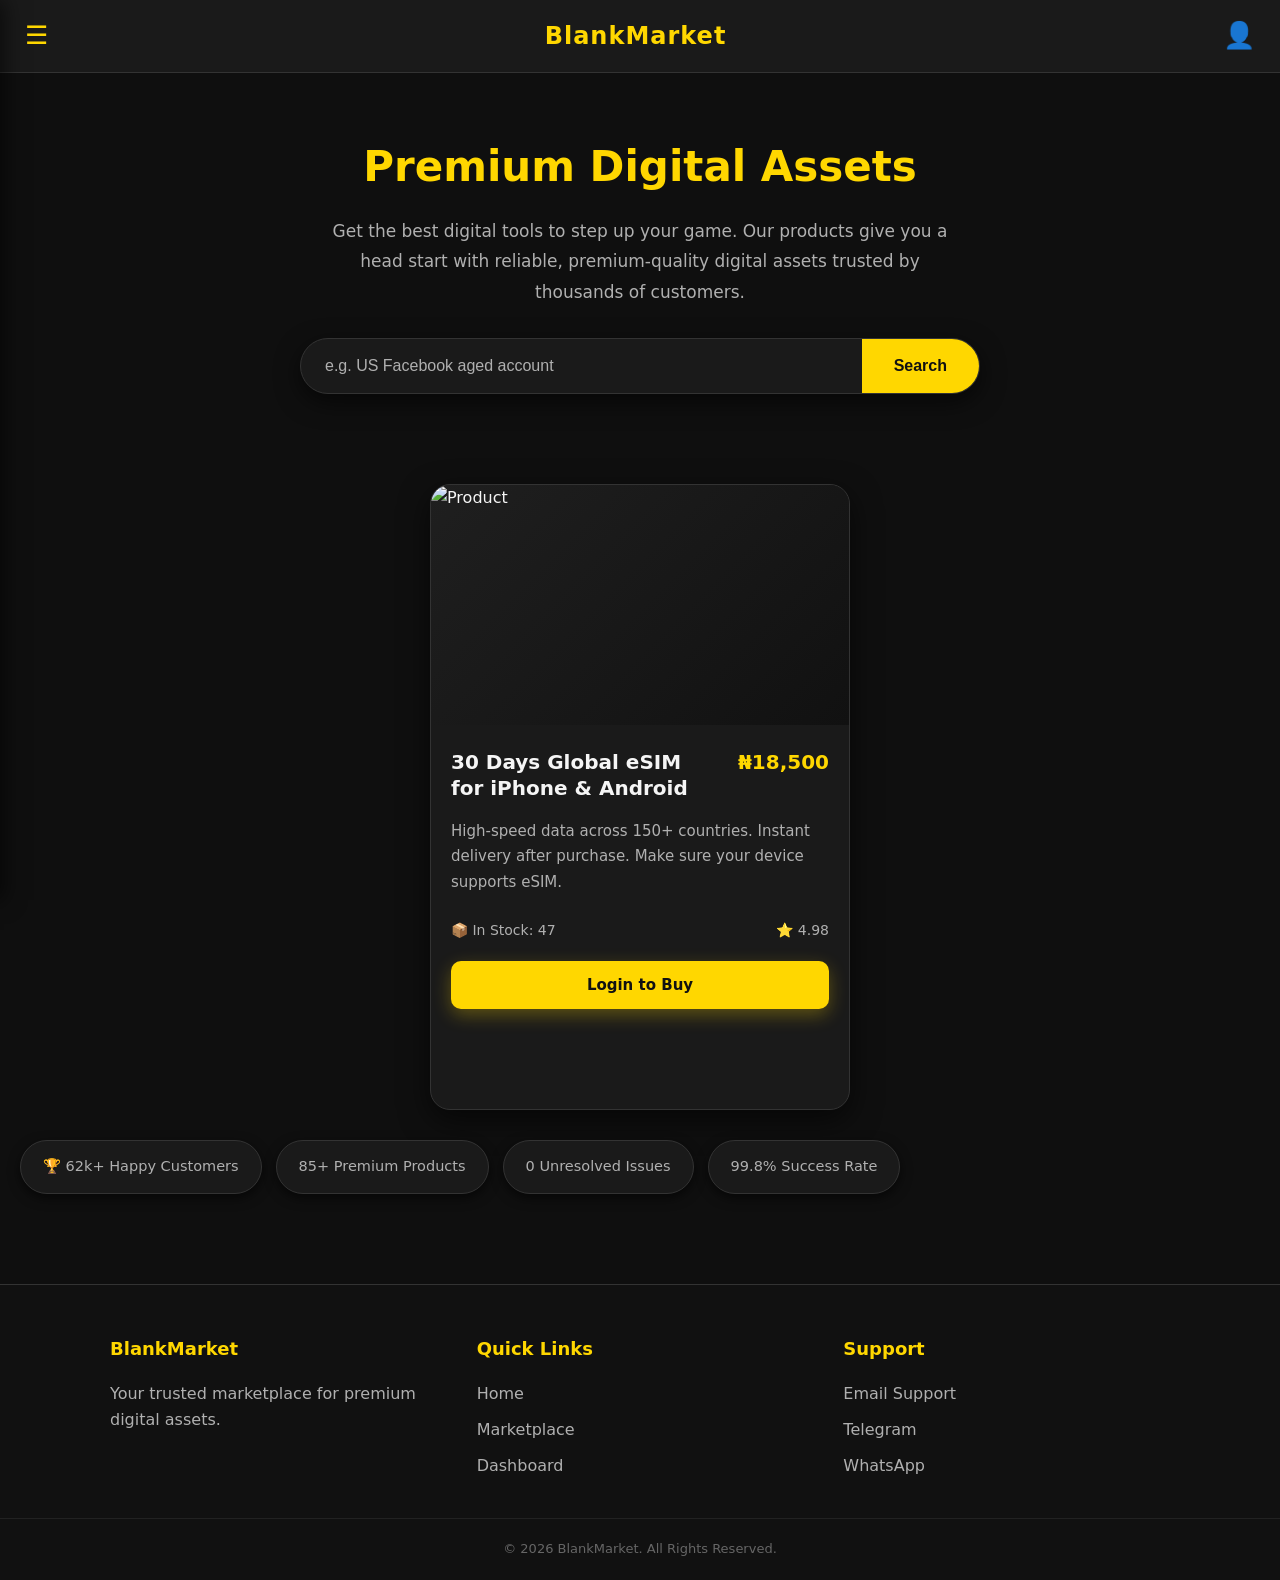
==== index.html @ e7f59e88 "Add files via upload" ====
<!DOCTYPE html>
<html lang="en">
<head>
    <meta charset="UTF-8">
    <meta name="viewport" content="width=device-width, initial-scale=1.0">
    <title>BlankMarket • Premium Digital Assets</title>
    <link rel="stylesheet" href="style.css">
    <script src="js/main.js"></script>
</head>
<body>

    <!-- HEADER -->
    <header class="main-header">
        <button id="menu-btn">☰</button>
        <div class="logo">BlankMarket</div>
        <a href="login.html" class="login-icon">👤</a>
    </header>

    <!-- NAVIGATION DRAWER -->
    <nav id="nav-drawer">
        <ul>
            <li>
                <button class="accordion">Overview ▾</button>
                <ul class="submenu">
                    <li><a href="dashboard.html">Dashboard</a></li>
                    <li><a href="orders.html">Orders</a></li>
                    <li><a href="Transaction-history.html">Transaction History</a></li>
                    <li><a href="profile-setup.html">Profile Settings</a></li>
                </ul>
            </li>

            <li>
                <button class="accordion">Our Products ▾</button>
                <ul class="submenu">
                    <li><a href="marketplace.html">Social Media Accounts</a></li>
                    <li><a href="marketplace.html">Proxies</a></li>
                    <li><a href="marketplace.html">Texting Numbers</a></li>
                    <li><a href="marketplace.html">eSIM</a></li>
                    <li><a href="marketplace.html">Tutorials</a></li>
                </ul>
            </li>
        </ul>
    </nav>

    <div id="overlay"></div>

    <!-- MAIN -->
    <main>

        <!-- HERO -->
        <section class="hero">
            <h1>Premium Digital Assets</h1>
            <p>
                Get the best digital tools to step up your game. Our products
                give you a head start with reliable, premium-quality digital
                assets trusted by thousands of customers.
            </p>

            <!-- SEARCH -->
            <div class="search-box">
                <input type="text" id="search-input" placeholder="e.g. US Facebook aged account">
                <button onclick="performSearch()">Search</button>
            </div>
        </section>

        <!-- PRODUCTS -->
        <section class="products">
            <div class="product-card">
                <div class="productone">
                    <img src="icon/proxy.png" alt="Product">
                </div>
                <div class="content">
                    <div class="title-price">
                        <h4>30 Days Global eSIM<br>for iPhone &amp; Android</h4>
                        <h4 class="price">₦18,500</h4>
                    </div>
                    <p>
                        High-speed data across 150+ countries. Instant delivery after purchase. 
                        Make sure your device supports eSIM.
                    </p>
                    <div class="bottom">
                        <span>📦 In Stock: 47</span>
                        <span>⭐ 4.98</span>
                    </div>
                    <a href="login.html" class="buy-btn">Login to Buy</a>
                </div>
            </div>
        </section>

        <!-- STATS -->
        <section class="carousel">
            <p>🏆 62k+ Happy Customers</p>
            <p>85+ Premium Products</p>
            <p>0 Unresolved Issues</p>
            <p>99.8% Success Rate</p>
        </section>

    </main>

    <!-- FOOTER -->
    <footer class="footer">
        <div class="footer-container">
            <div>
                <h3>BlankMarket</h3>
                <p>Your trusted marketplace for premium digital assets.</p>
            </div>
            <div>
                <h3>Quick Links</h3>
                <ul>
                    <li><a href="index.html">Home</a></li>
                    <li><a href="marketplace.html">Marketplace</a></li>
                    <li><a href="dashboard.html">Dashboard</a></li>
                </ul>
            </div>
            <div>
                <h3>Support</h3>
                <ul>
                    <li><a href="#">Email Support</a></li>
                    <li><a href="#">Telegram</a></li>
                    <li><a href="#">WhatsApp</a></li>
                </ul>
            </div>
        </div>
        <p class="copyright">© 2026 BlankMarket. All Rights Reserved.</p>
    </footer>

    <script>
        // Search functionality
        function performSearch() {
            const input = document.getElementById('search-input');
            if (!input) return;
            
            const query = input.value.trim();
            if (query.length > 0) {
                window.location.href = `sub-products.html?search=${encodeURIComponent(query)}`;
            } else {
                window.location.href = 'marketplace.html';
            }
        }

        document.addEventListener('DOMContentLoaded', () => {
            const searchInput = document.getElementById('search-input');
            if (searchInput) {
                searchInput.addEventListener('keypress', function(e) {
                    if (e.key === 'Enter') {
                        performSearch();
                    }
                });
            }
        });
    </script>
</body>
</html>
---- style.css ----
/* ==========================
   RESET
========================== */

*{
    margin:0;
    padding:0;
    box-sizing:border-box;
}

/* ==========================
   COLOR PALETTE - BLACK & GOLD (from provided image)
========================== */

:root{
    --bg: #0f0f0f;
    --surface: #1a1a1a;
    --surface-alt: #252525;

    --primary: #FFD700;          /* Gold */
    --primary-dark: #DAA520;     /* Darker Gold */
    --primary-light: #FFF8DC;    /* Light Gold */

    --text: #f5f5f5;
    --text-light: #b0b0b0;
    --border: #333333;

    --shadow: rgba(0, 0, 0, 0.6);
    --success: #22c55e;
    --danger: #ef4444;
}

/* ==========================
   BODY
========================== */

body{
    font-family: 'Inter', system-ui, -apple-system, BlinkMacSystemFont, "Segoe UI", Roboto, sans-serif;
    background: var(--bg);
    color: var(--text);
    line-height: 1.6;
}

/* Auth pages centering */
body.auth-page {
    display: flex;
    justify-content: center;
    align-items: center;
    min-height: 100vh;
    padding: 20px;
}

/* ==========================
   HEADER
========================== */

.main-header{
    width:100%;
    background: var(--surface);
    display:flex;
    justify-content:space-between;
    align-items:center;
    padding:15px 25px;
    border-bottom:1px solid var(--border);
    position: sticky;
    top: 0;
    z-index: 100;
}

.main-header button{
    border:none;
    background:none;
    font-size:26px;
    cursor:pointer;
    color: var(--primary);
}

.logo{
    font-size:24px;
    font-weight:700;
    color: var(--primary);
    letter-spacing: 1px;
}

.login-icon{
    text-decoration:none;
    font-size:26px;
    color: var(--primary);
}

/* ==========================
   NAVIGATION DRAWER
========================== */

#nav-drawer{
    position:fixed;
    top:0;
    left:-280px;
    width:280px;
    height:100vh;
    background: var(--surface);
    box-shadow: 4px 0 20px var(--shadow);
    transition: left 0.3s ease;
    z-index: 200;
    padding-top: 70px;
    overflow-y: auto;
    border-right: 1px solid var(--border);
}

#nav-drawer.open{
    left: 0;
}

#nav-drawer ul{
    list-style:none;
}

#nav-drawer li{
    margin: 4px 0;
}

#nav-drawer a{
    text-decoration:none;
    color: var(--text-light);
    display: block;
    padding: 12px 24px;
    font-size: 15px;
}

#nav-drawer a:hover{
    color: var(--primary);
    background: var(--surface-alt);
}

.accordion {
    width: 100%;
    padding: 16px 24px;
    background: none;
    border: none;
    text-align: left;
    font-size: 16px;
    font-weight: 600;
    color: var(--text);
    cursor: pointer;
    border-bottom: 1px solid var(--border);
}

.submenu{
    display:none;
    list-style: none;
    background: var(--surface-alt);
    padding-left: 10px;
}

.submenu li a {
    padding: 12px 32px;
    font-size: 14.5px;
}

/* ==========================
   OVERLAY
========================== */

#overlay{
    position: fixed;
    top: 0;
    left: 0;
    width: 100%;
    height: 100%;
    background: rgba(0, 0, 0, 0.7);
    display: none;
    z-index: 150;
}

/* ==========================
   HERO
========================== */

.hero{
    max-width:1000px;
    margin:auto;
    padding:60px 20px 40px;
    text-align:center;
}

.hero h1{
    font-size:42px;
    margin-bottom:16px;
    color: var(--primary);
    font-weight: 700;
}

.hero p{
    line-height:1.8;
    color: var(--text-light);
    margin-bottom:30px;
    font-size: 17px;
    max-width: 620px;
    margin-left: auto;
    margin-right: auto;
}

/* ==========================
   SEARCH BOX
========================== */

.search-box{
    display:flex;
    max-width:680px;
    margin: 30px auto;
    background: var(--surface);
    border-radius:9999px;
    overflow:hidden;
    border:1px solid var(--border);
    box-shadow: 0 8px 25px var(--shadow);
}

.search-box input{
    flex:1;
    border:none;
    padding:18px 24px;
    font-size:16px;
    background:transparent;
    color: var(--text);
}

.search-box input::placeholder{
    color: var(--text-light);
}

.search-box input:focus{
    outline:none;
}

.search-box button{
    background: var(--primary);
    color: #111;
    border:none;
    padding:0 32px;
    font-size:16px;
    font-weight:700;
    cursor:pointer;
    transition: background 0.2s;
}

.search-box button:hover{
    background: var(--primary-dark);
}

/* ==========================
   PRODUCT CARD
========================== */

.products{
    display:flex;
    justify-content:center;
    padding:20px;
}

.product-card{
    width:100%;
    max-width:420px;
    background: var(--surface);
    border-radius:20px;
    overflow:hidden;
    box-shadow: 0 10px 30px var(--shadow);
    border: 1px solid var(--border);
}

.productone {
    background: linear-gradient(135deg, #1f1f1f, #111);
}

.productone img{
    width:100%;
    height:240px;
    object-fit:cover;
    display:block;
}

.content{
    padding:24px;
}

.title-price{
    display:flex;
    justify-content:space-between;
    align-items:flex-start;
    gap:15px;
}

.title-price h4{
    font-size:20px;
    line-height:1.3;
}

.price{
    color: var(--primary);
    font-weight:700;
    font-size: 21px;
    white-space: nowrap;
}

.content p{
    margin:18px 0 24px;
    color: var(--text-light);
    line-height:1.7;
    font-size:15px;
}

.bottom{
    display: flex;
    justify-content: space-between;
    align-items: center;
    gap: 12px;
    color: var(--text-light);
    font-size: 14px;
    margin-bottom: 20px;
}

/* ==========================
   BUY BUTTON
========================== */

.buy-btn{
    display: inline-flex;
    justify-content: center;
    align-items: center;
    width: 100%;
    padding: 16px;
    border: none;
    border-radius: 9999px;
    background: var(--primary);
    color: #111;
    font-size: 17px;
    font-weight: 700;
    text-decoration: none;
    cursor: pointer;
    transition: all 0.2s ease;
    box-shadow: 0 6px 18px rgba(255, 215, 0, 0.3);
}

.buy-btn:hover{
    background: var(--primary-dark);
    transform: translateY(-2px);
    box-shadow: 0 10px 25px rgba(255, 215, 0, 0.4);
}

.buy-btn:active{
    transform: translateY(0);
}

/* ==========================
   STATS / CAROUSEL
========================== */

.carousel{
    display:flex;
    gap:14px;
    overflow-x:auto;
    padding: 10px 20px 40px;
    scrollbar-width: thin;
}

.carousel p{
    background: var(--surface);
    padding:14px 22px;
    border-radius:9999px;
    white-space:nowrap;
    border:1px solid var(--border);
    font-size:14.5px;
    color: var(--text-light);
    box-shadow: 0 4px 12px var(--shadow);
}

/* ==========================
   FOOTER
========================== */

.footer{
    margin-top:50px;
    background: #111;
    color: var(--text-light);
    border-top: 1px solid var(--border);
}

.footer-container{
    max-width:1100px;
    margin:auto;
    display:grid;
    grid-template-columns:repeat(auto-fit,minmax(200px,1fr));
    gap:40px;
    padding:50px 20px 30px;
}

.footer h3{
    margin-bottom:18px;
    color: var(--primary);
    font-size:18px;
}

.footer ul{
    list-style:none;
}

.footer li{
    margin:10px 0;
}

.footer a{
    color: var(--text-light);
    text-decoration:none;
}

.footer a:hover{
    color: var(--primary);
}

.copyright{
    text-align:center;
    padding:20px;
    border-top:1px solid #222;
    font-size:13px;
    color:#666;
}

/* ==========================
   PROFILE / FORMS
========================== */

.profile-container {
    max-width: 480px;
    margin: 0 auto;
    padding: 20px;
}

.profile-card {
    background: var(--surface);
    border-radius: 16px;
    padding: 24px;
    margin-bottom: 20px;
    box-shadow: 0 4px 20px var(--shadow);
    border: 1px solid var(--border);
}

.profile-header {
    text-align: center;
    margin-bottom: 30px;
}

.avatar {
    width: 100px;
    height: 100px;
    background: var(--primary);
    color: #111;
    border-radius: 50%;
    display: flex;
    align-items: center;
    justify-content: center;
    font-size: 42px;
    margin: 0 auto 16px;
    font-weight: 700;
}

.form-group {
    margin-bottom: 20px;
}

label {
    display: block;
    margin-bottom: 8px;
    font-weight: 600;
    color: var(--text);
    font-size: 14.5px;
}

input, select {
    width: 100%;
    padding: 14px 16px;
    border: 1px solid var(--border);
    border-radius: 10px;
    font-size: 16px;
    background: var(--surface-alt);
    color: var(--text);
}

input:focus, select:focus {
    outline: none;
    border-color: var(--primary);
    box-shadow: 0 0 0 3px rgba(255, 215, 0, 0.15);
}

.save-btn {
    width: 100%;
    padding: 16px;
    background: var(--primary);
    color: #111;
    border: none;
    border-radius: 9999px;
    font-size: 17px;
    font-weight: 700;
    margin-top: 10px;
    cursor: pointer;
    transition: background 0.2s;
}

.save-btn:hover {
    background: var(--primary-dark);
}

/* ==========================
   SECTION TITLE
========================== */

.section-title {
    font-size: 18px;
    font-weight: 700;
    margin: 30px 0 16px;
    color: var(--primary);
}

/* ==========================
   PRODUCT LIST (sub-products)
========================== */

.product-list { 
    padding: 10px 0; 
}

.product-item {
    background: var(--surface);
    border-radius: 16px;
    margin-bottom: 16px;
    padding: 16px;
    display: flex;
    gap: 16px;
    border: 1px solid var(--border);
}

.product-item img {
    width: 90px; 
    height: 90px; 
    border-radius: 12px; 
    object-fit: cover;
    border: 1px solid var(--border);
}

.buy-btn {
    display: block;
    margin-top: 12px;
    padding: 12px;
    background: var(--primary);
    color: #111;
    text-align: center;
    border-radius: 10px;
    text-decoration: none;
    font-weight: 700;
    font-size: 15px;
}

.buy-btn:hover {
    background: var(--primary-dark);
}

/* ==========================
   CHECKOUT
========================== */

.checkout-container { 
    max-width: 480px; 
    margin: 0 auto; 
    padding: 20px; 
}

.empty-state { 
    text-align: center; 
    padding: 80px 20px; 
    color: var(--text-light); 
}

.order-summary {
    background: var(--surface);
    border-radius: 16px;
    padding: 24px;
    margin-bottom: 20px;
    box-shadow: 0 4px 20px var(--shadow);
    border: 1px solid var(--border);
}

.order-item { 
    display: flex; 
    justify-content: space-between; 
    padding: 14px 0; 
    border-bottom: 1px solid #333; 
}

.order-item:last-child {
    border-bottom: none;
}

.total { 
    font-size: 20px; 
    font-weight: 700; 
    color: var(--primary); 
}

.pay-btn {
    width: 100%;
    padding: 18px;
    background: var(--primary);
    color: #111;
    border: none;
    border-radius: 9999px;
    font-size: 18px;
    font-weight: 700;
    cursor: pointer;
    margin-top: 10px;
}

.pay-btn:hover {
    background: var(--primary-dark);
}

/* ==========================
   DASHBOARD SPECIFIC
========================== */

.content {
    max-width: 480px;
    margin: 0 auto;
    padding: 24px 20px 100px;
}

.welcome h1 {
    font-size: 26px;
    font-weight: 700;
    margin-bottom: 6px;
    color: var(--primary);
}

.welcome p {
    color: var(--text-light);
    font-size: 15.5px;
}

.card {
    background: var(--surface);
    border-radius: 16px;
    padding: 22px;
    margin-bottom: 18px;
    border: 1px solid var(--border);
    box-shadow: 0 4px 15px var(--shadow);
}

.balance-card {
    padding: 26px 22px;
}

.balance-header {
    display: flex;
    justify-content: space-between;
    align-items: center;
    margin-bottom: 10px;
}

.balance-label {
    font-size: 15px;
    color: var(--text-light);
}

.balance-amount {
    font-size: 38px;
    font-weight: 700;
    color: var(--text);
}

.add-funds {
    margin-top: 18px;
    width: 100%;
    padding: 14px;
    background: transparent;
    color: var(--primary);
    border: 2px solid var(--primary);
    border-radius: 9999px;
    font-size: 16px;
    font-weight: 600;
    cursor: pointer;
}

.add-funds:hover {
    background: rgba(255, 215, 0, 0.1);
}

/* Currency Selector Styles */
.currency-selector {
    display: flex;
    align-items: center;
    gap: 6px;
    background: rgba(255,215,0,0.12);
    color: var(--primary);
    padding: 5px 12px;
    border-radius: 9999px;
    font-size: 13px;
    font-weight: 600;
    cursor: pointer;
    user-select: none;
}

.currency-dropdown {
    position: absolute;
    top: 70px;
    right: 20px;
    background: var(--surface);
    border: 1px solid var(--border);
    border-radius: 12px;
    box-shadow: 0 8px 25px var(--shadow);
    z-index: 100;
    min-width: 200px;
    overflow: hidden;
}

.currency-option {
    padding: 12px 16px;
    display: flex;
    align-items: center;
    gap: 10px;
    cursor: pointer;
    font-size: 14px;
}

.currency-option:hover {
    background: var(--surface-alt);
}

.stat-card {
    display: flex;
    justify-content: space-between;
    align-items: center;
}

.stat-label {
    font-size: 15px;
    color: var(--text-light);
}

.stat-value {
    font-size: 26px;
    font-weight: 700;
    color: var(--primary);
}

.tx-header {
    font-size: 15px;
    font-weight: 600;
    margin-bottom: 14px;
    color: var(--text);
}

.tx-item {
    display: flex;
    justify-content: space-between;
    padding: 14px 0;
    border-bottom: 1px solid var(--border);
}

.tx-item:last-child {
    border-bottom: none;
}

.tx-type {
    font-size: 15px;
    font-weight: 500;
}

.tx-meta {
    font-size: 13px;
    color: var(--text-light);
}

.tx-amount {
    font-weight: 600;
    color: #f87171;
}

.tx-status {
    font-size: 12px;
    padding: 2px 10px;
    border-radius: 9999px;
    display: inline-block;
}

.action-buttons {
    display: flex;
    gap: 12px;
    margin-top: 12px;
}

.action-btn {
    flex: 1;
    padding: 15px;
    border-radius: 14px;
    font-weight: 700;
    font-size: 15px;
    border: none;
    cursor: pointer;
    text-decoration: none;
    text-align: center;
    transition: transform 0.2s;
}

.btn-orders {
    background: #1f2937;
    color: #60a5fa;
}

.btn-marketplace {
    background: var(--primary);
    color: #111;
}

.btn-marketplace:hover {
    background: var(--primary-dark);
}

.logout-btn {
    background: #ef4444;
    color: white;
    border: none;
    padding: 12px 36px;
    border-radius: 9999px;
    font-size: 15px;
    font-weight: 600;
    cursor: pointer;
    margin-top: 10px;
}

.logout-container {
    text-align: center;
    margin-top: 40px;
}

/* ==========================
   CATEGORY GRID (marketplace)
========================== */

.category-grid {
    display: grid;
    grid-template-columns: repeat(auto-fit, minmax(150px, 1fr));
    gap: 16px;
    padding: 10px 0;
}

.category-card {
    background: var(--surface);
    border-radius: 16px;
    padding: 22px 16px;
    text-align: center;
    box-shadow: 0 4px 15px var(--shadow);
    border: 1px solid var(--border);
    transition: transform 0.2s, box-shadow 0.2s;
    text-decoration: none;
    color: inherit;
}

.category-card:hover {
    transform: translateY(-4px);
    box-shadow: 0 10px 25px var(--shadow);
}

.category-card img {
    width: 78px; 
    height: 78px; 
    margin-bottom: 14px;
    border-radius: 12px;
}

.category-card h3 {
    color: var(--primary);
    margin-bottom: 6px;
    font-size: 17px;
}

.category-card p {
    color: var(--text-light);
    font-size: 13.5px;
}

/* ==========================
   AUTH PAGES (login/register)
========================== */

.auth-container {
    width: 100%;
    max-width: 420px;
    background: var(--surface);
    border-radius: 20px;
    padding: 42px 34px;
    box-shadow: 0 15px 50px var(--shadow);
    border: 1px solid var(--border);
    margin: 40px auto;
}

.logo-auth {
    text-align: center;
    margin-bottom: 25px;
    font-size: 28px;
    font-weight: 700;
    color: var(--primary);
}

h1 {
    text-align: center;
    color: var(--primary);
    font-size: 26px;
    margin-bottom: 6px;
    font-weight: 700;
}

.subtitle {
    text-align: center;
    color: var(--text-light);
    font-size: 15px;
    margin-bottom: 28px;
    line-height: 1.6;
}

.input-group {
    margin-bottom: 18px;
}

.input-group label {
    display: block;
    margin-bottom: 8px;
    font-size: 14px;
    font-weight: 600;
    color: var(--text);
}

.input-group input {
    width: 100%;
    padding: 15px 16px;
    border: 1px solid var(--border);
    border-radius: 10px;
    background: var(--surface-alt);
    color: var(--text);
    font-size: 16px;
}

.input-group input:focus {
    outline: none;
    border-color: var(--primary);
    box-shadow: 0 0 0 3px rgba(255, 215, 0, 0.15);
}

.primary-btn {
    width: 100%;
    padding: 16px;
    border: none;
    border-radius: 9999px;
    background: var(--primary);
    color: #111;
    font-size: 17px;
    font-weight: 700;
    cursor: pointer;
    transition: background 0.2s;
    margin-top: 10px;
}

.primary-btn:hover {
    background: var(--primary-dark);
}

.secondary-btn {
    display: block;
    width: 100%;
    padding: 14px;
    border: 2px solid var(--primary);
    border-radius: 9999px;
    background: transparent;
    color: var(--primary);
    font-size: 16px;
    font-weight: 700;
    text-align: center;
    text-decoration: none;
    margin-top: 12px;
    transition: all 0.2s;
}

.secondary-btn:hover {
    background: rgba(255, 215, 0, 0.1);
    color: var(--primary);
}

.options {
    display: flex;
    justify-content: space-between;
    align-items: center;
    margin-bottom: 24px;
    font-size: 14px;
    gap: 16px;
}

.options label {
    display: flex;
    align-items: center;
    gap: 8px;
    color: var(--text-light);
    cursor: pointer;
    white-space: nowrap;
}

.options input[type="checkbox"] {
    accent-color: var(--primary);
    width: 16px;
    height: 16px;
}

.options a {
    color: var(--primary);
    text-decoration: none;
    white-space: nowrap;
}

.options a:hover {
    text-decoration: underline;
}

.back-home {
    display: block;
    margin-top: 30px;
    text-align: center;
    text-decoration: none;
    color: var(--text-light);
    font-size: 14.5px;
}

.back-home:hover {
    color: var(--primary);
}

.divider {
    display: flex;
    align-items: center;
    margin: 28px 0;
    color: var(--text-light);
    font-size: 13px;
}

.divider::before,
.divider::after {
    content: "";
    flex: 1;
    height: 1px;
    background: var(--border);
}

.divider::before {
    margin-right: 16px;
}

.divider::after {
    margin-left: 16px;
}

/* Mobile adjustments */
@media (max-width: 480px) {
    .hero h1 {
        font-size: 32px;
    }
    
    .auth-container {
        margin: 20px;
        padding: 30px 24px;
    }
}
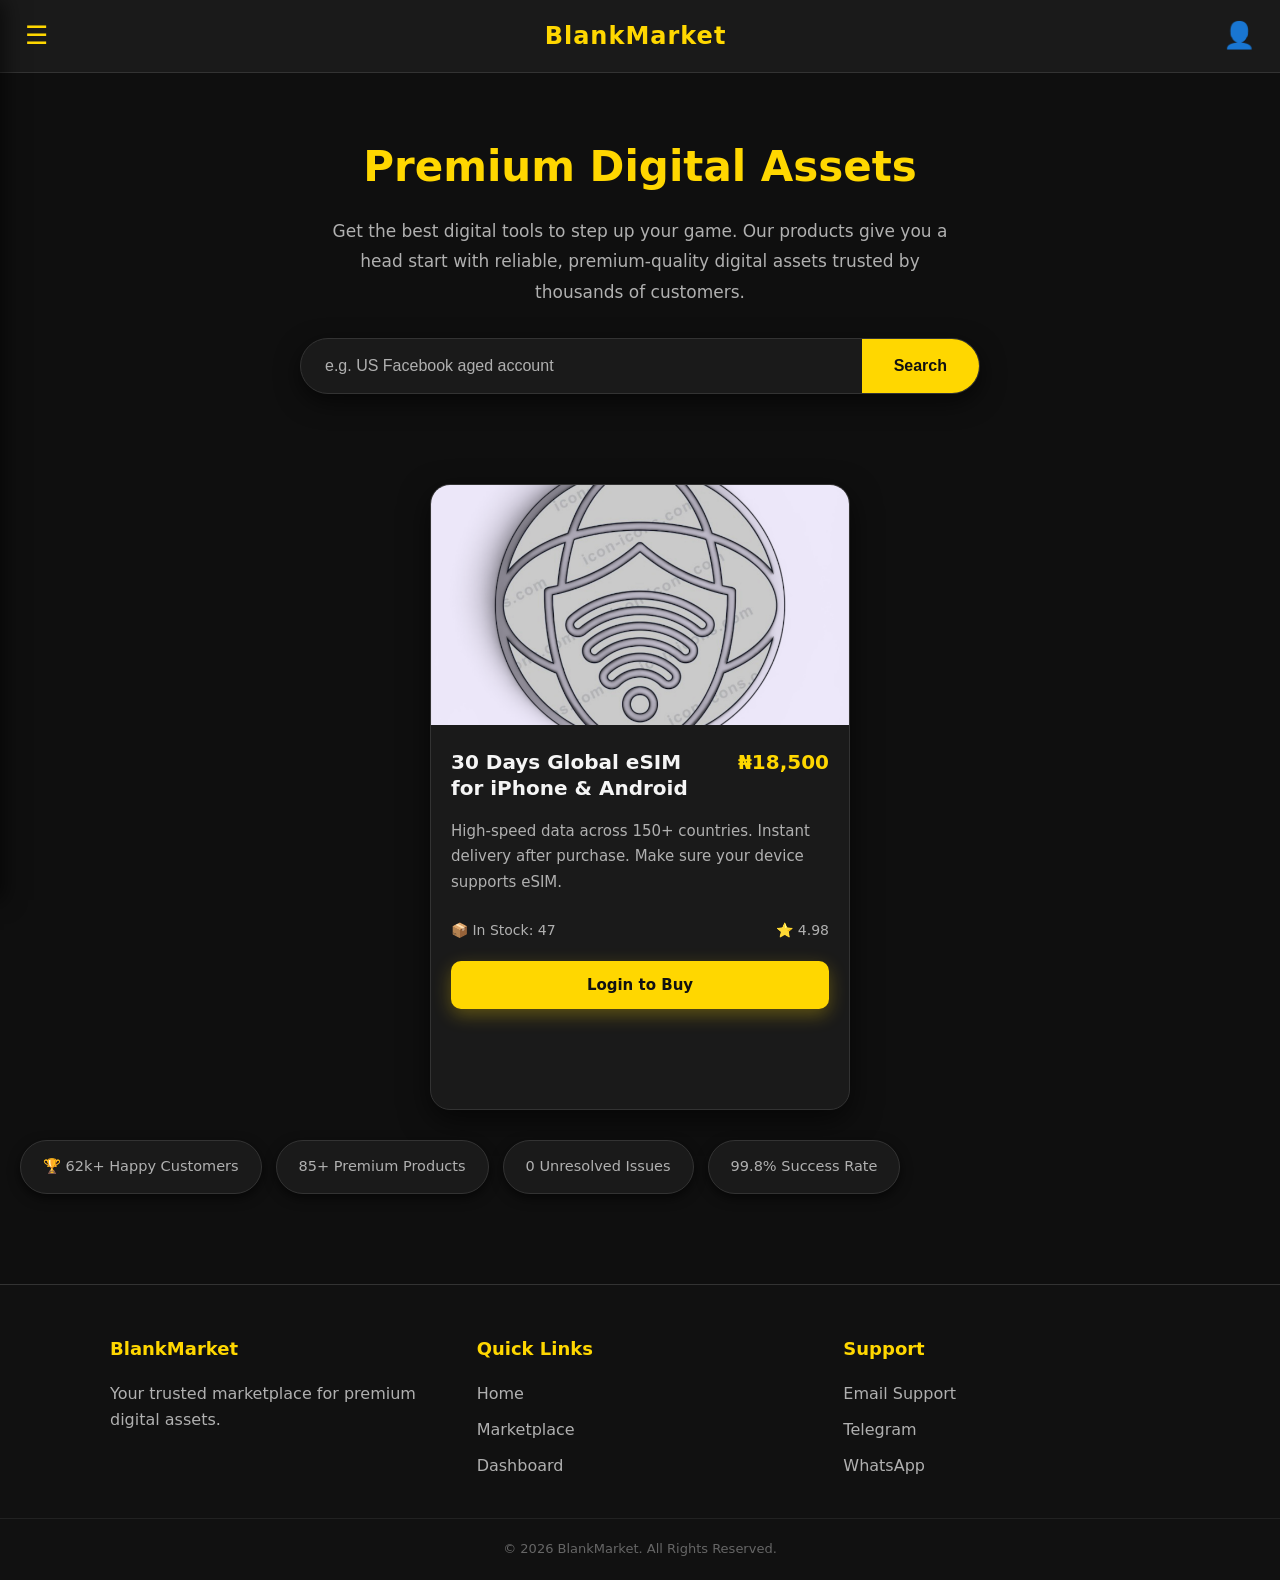
==== commit 35b4cc11: "Update index.html" ====
--- a/index.html
+++ b/index.html
@@ -67,7 +67,7 @@
         <section class="products">
             <div class="product-card">
                 <div class="productone">
-                    <img src="icon/proxy.png" alt="Product">
+                    <img src="proxy.png" alt="Product">
                 </div>
                 <div class="content">
                     <div class="title-price">
@@ -150,4 +150,4 @@
         });
     </script>
 </body>
-</html>+</html>
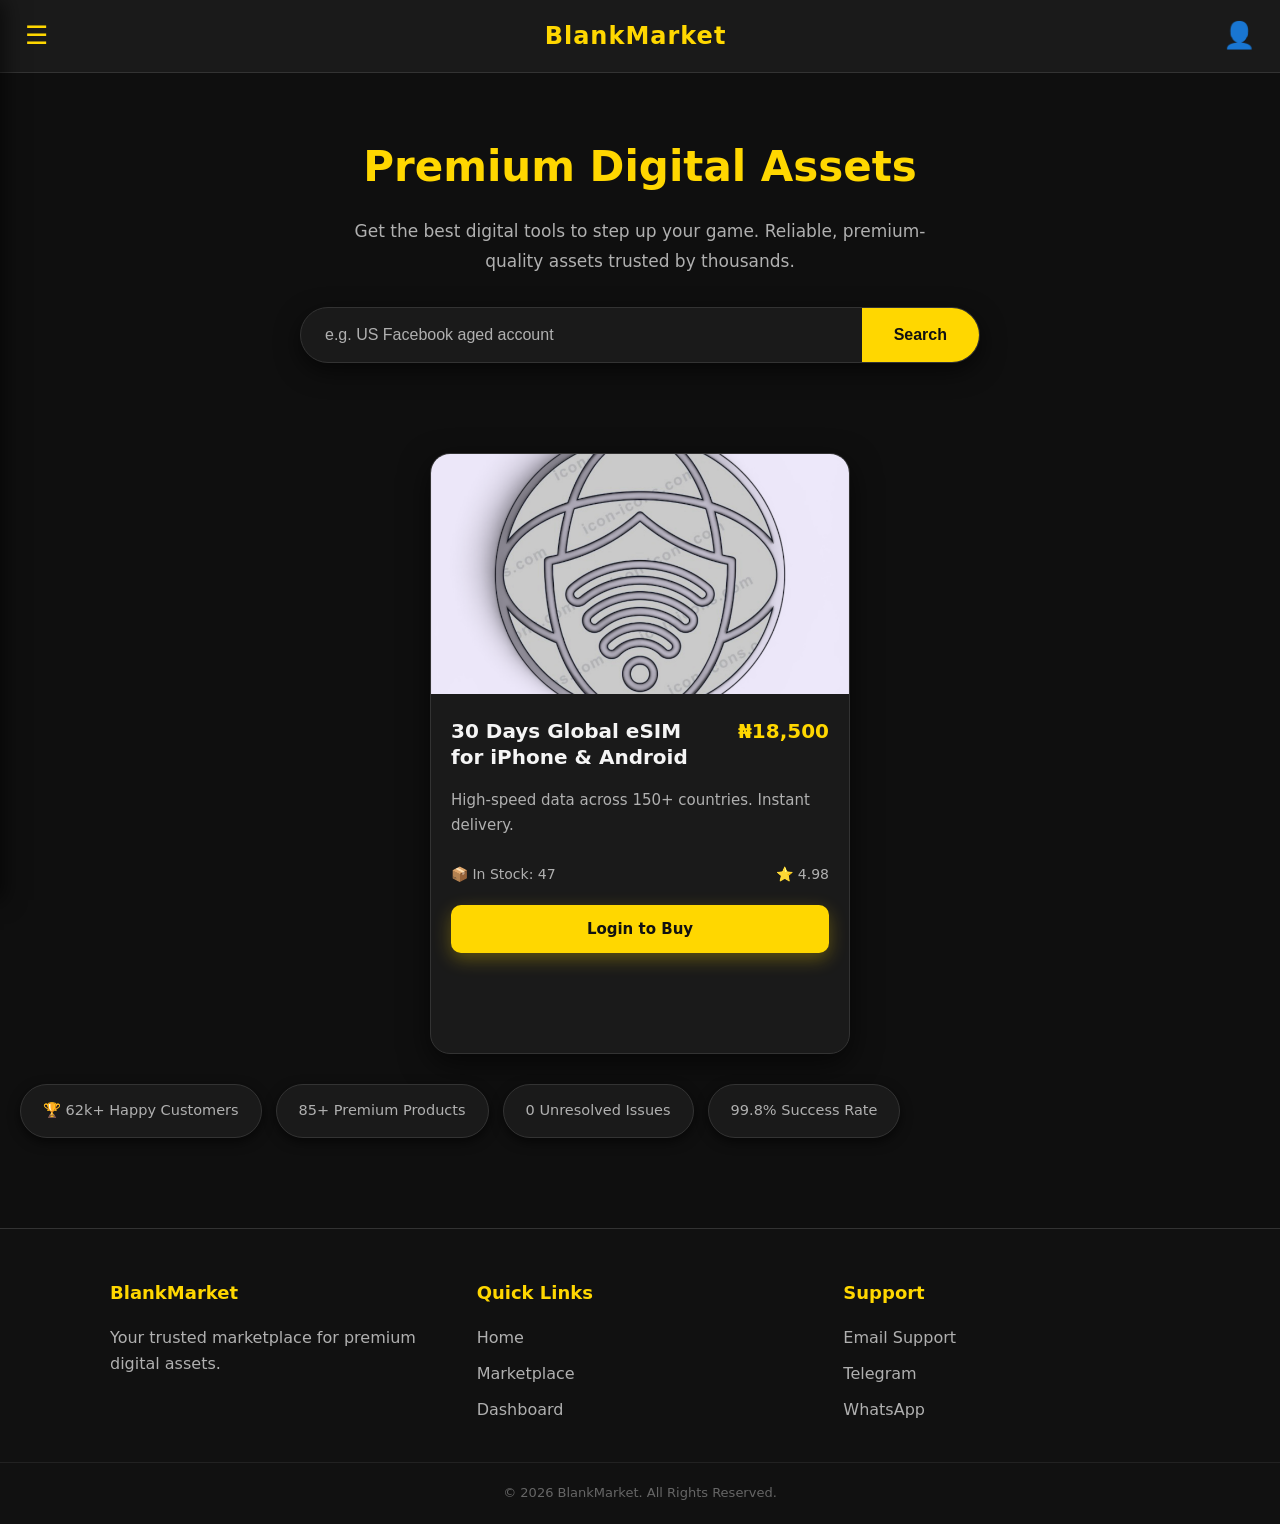
==== commit 350253a4: "Update index.html" ====
--- a/index.html
+++ b/index.html
@@ -5,19 +5,19 @@
     <meta name="viewport" content="width=device-width, initial-scale=1.0">
     <title>BlankMarket • Premium Digital Assets</title>
     <link rel="stylesheet" href="style.css">
-    <script src="js/main.js"></script>
+    <script src="js/main.js" defer></script>
 </head>
 <body>
 
     <!-- HEADER -->
     <header class="main-header">
-        <button id="menu-btn">☰</button>
+        <button id="menu-btn" aria-label="Toggle menu">☰</button>
         <div class="logo">BlankMarket</div>
-        <a href="login.html" class="login-icon">👤</a>
+        <a href="login.html" class="login-icon" aria-label="Login">👤</a>
     </header>
 
     <!-- NAVIGATION DRAWER -->
-    <nav id="nav-drawer">
+    <nav id="nav-drawer" class="nav-drawer">
         <ul>
             <li>
                 <button class="accordion">Overview ▾</button>
@@ -42,7 +42,7 @@
         </ul>
     </nav>
 
-    <div id="overlay"></div>
+    <div id="overlay" class="overlay"></div>
 
     <!-- MAIN -->
     <main>
@@ -50,11 +50,7 @@
         <!-- HERO -->
         <section class="hero">
             <h1>Premium Digital Assets</h1>
-            <p>
-                Get the best digital tools to step up your game. Our products
-                give you a head start with reliable, premium-quality digital
-                assets trusted by thousands of customers.
-            </p>
+            <p>Get the best digital tools to step up your game. Reliable, premium-quality assets trusted by thousands.</p>
 
             <!-- SEARCH -->
             <div class="search-box">
@@ -67,17 +63,14 @@
         <section class="products">
             <div class="product-card">
                 <div class="productone">
-                    <img src="proxy.png" alt="Product">
+                    <img src="proxy.png" alt="30 Days Global eSIM">
                 </div>
                 <div class="content">
                     <div class="title-price">
-                        <h4>30 Days Global eSIM<br>for iPhone &amp; Android</h4>
+                        <h4>30 Days Global eSIM<br>for iPhone & Android</h4>
                         <h4 class="price">₦18,500</h4>
                     </div>
-                    <p>
-                        High-speed data across 150+ countries. Instant delivery after purchase. 
-                        Make sure your device supports eSIM.
-                    </p>
+                    <p>High-speed data across 150+ countries. Instant delivery.</p>
                     <div class="bottom">
                         <span>📦 In Stock: 47</span>
                         <span>⭐ 4.98</span>
@@ -125,29 +118,58 @@
     </footer>
 
     <script>
-        // Search functionality
+        // Wait for DOM
+        document.addEventListener('DOMContentLoaded', function () {
+
+            // Hamburger Menu
+            const menuBtn = document.getElementById('menu-btn');
+            const navDrawer = document.getElementById('nav-drawer');
+            const overlay = document.getElementById('overlay');
+
+            function toggleMenu() {
+                navDrawer.classList.toggle('open');
+                overlay.classList.toggle('active');
+            }
+
+            menuBtn.addEventListener('click', toggleMenu);
+            overlay.addEventListener('click', toggleMenu);
+
+            // Accordion
+            const accordions = document.querySelectorAll('.accordion');
+            accordions.forEach(btn => {
+                btn.addEventListener('click', function () {
+                    const submenu = this.nextElementSibling;
+                    submenu.style.display = submenu.style.display === 'block' ? 'none' : 'block';
+                    
+                    // Optional: close other open accordions
+                    accordions.forEach(other => {
+                        if (other !== this) {
+                            other.nextElementSibling.style.display = 'none';
+                        }
+                    });
+                });
+            });
+
+            // Search with Enter key
+            const searchInput = document.getElementById('search-input');
+            searchInput.addEventListener('keypress', function(e) {
+                if (e.key === 'Enter') {
+                    performSearch();
+                }
+            });
+        });
+
+        // Search function
         function performSearch() {
             const input = document.getElementById('search-input');
-            if (!input) return;
+            const query = input.value.trim();
             
-            const query = input.value.trim();
             if (query.length > 0) {
                 window.location.href = `sub-products.html?search=${encodeURIComponent(query)}`;
             } else {
                 window.location.href = 'marketplace.html';
             }
         }
-
-        document.addEventListener('DOMContentLoaded', () => {
-            const searchInput = document.getElementById('search-input');
-            if (searchInput) {
-                searchInput.addEventListener('keypress', function(e) {
-                    if (e.key === 'Enter') {
-                        performSearch();
-                    }
-                });
-            }
-        });
     </script>
 </body>
 </html>
--- a/style.css
+++ b/style.css
@@ -1,7 +1,10 @@
 /* ==========================
    RESET
 ========================== */
-
+@media (max-width: 768px) {
+  .dropdown-menu { display: none; }
+  .active + .dropdown-menu { display: block; }
+}
 *{
     margin:0;
     padding:0;
@@ -1072,4 +1075,4 @@
         margin: 20px;
         padding: 30px 24px;
     }
-}+}
